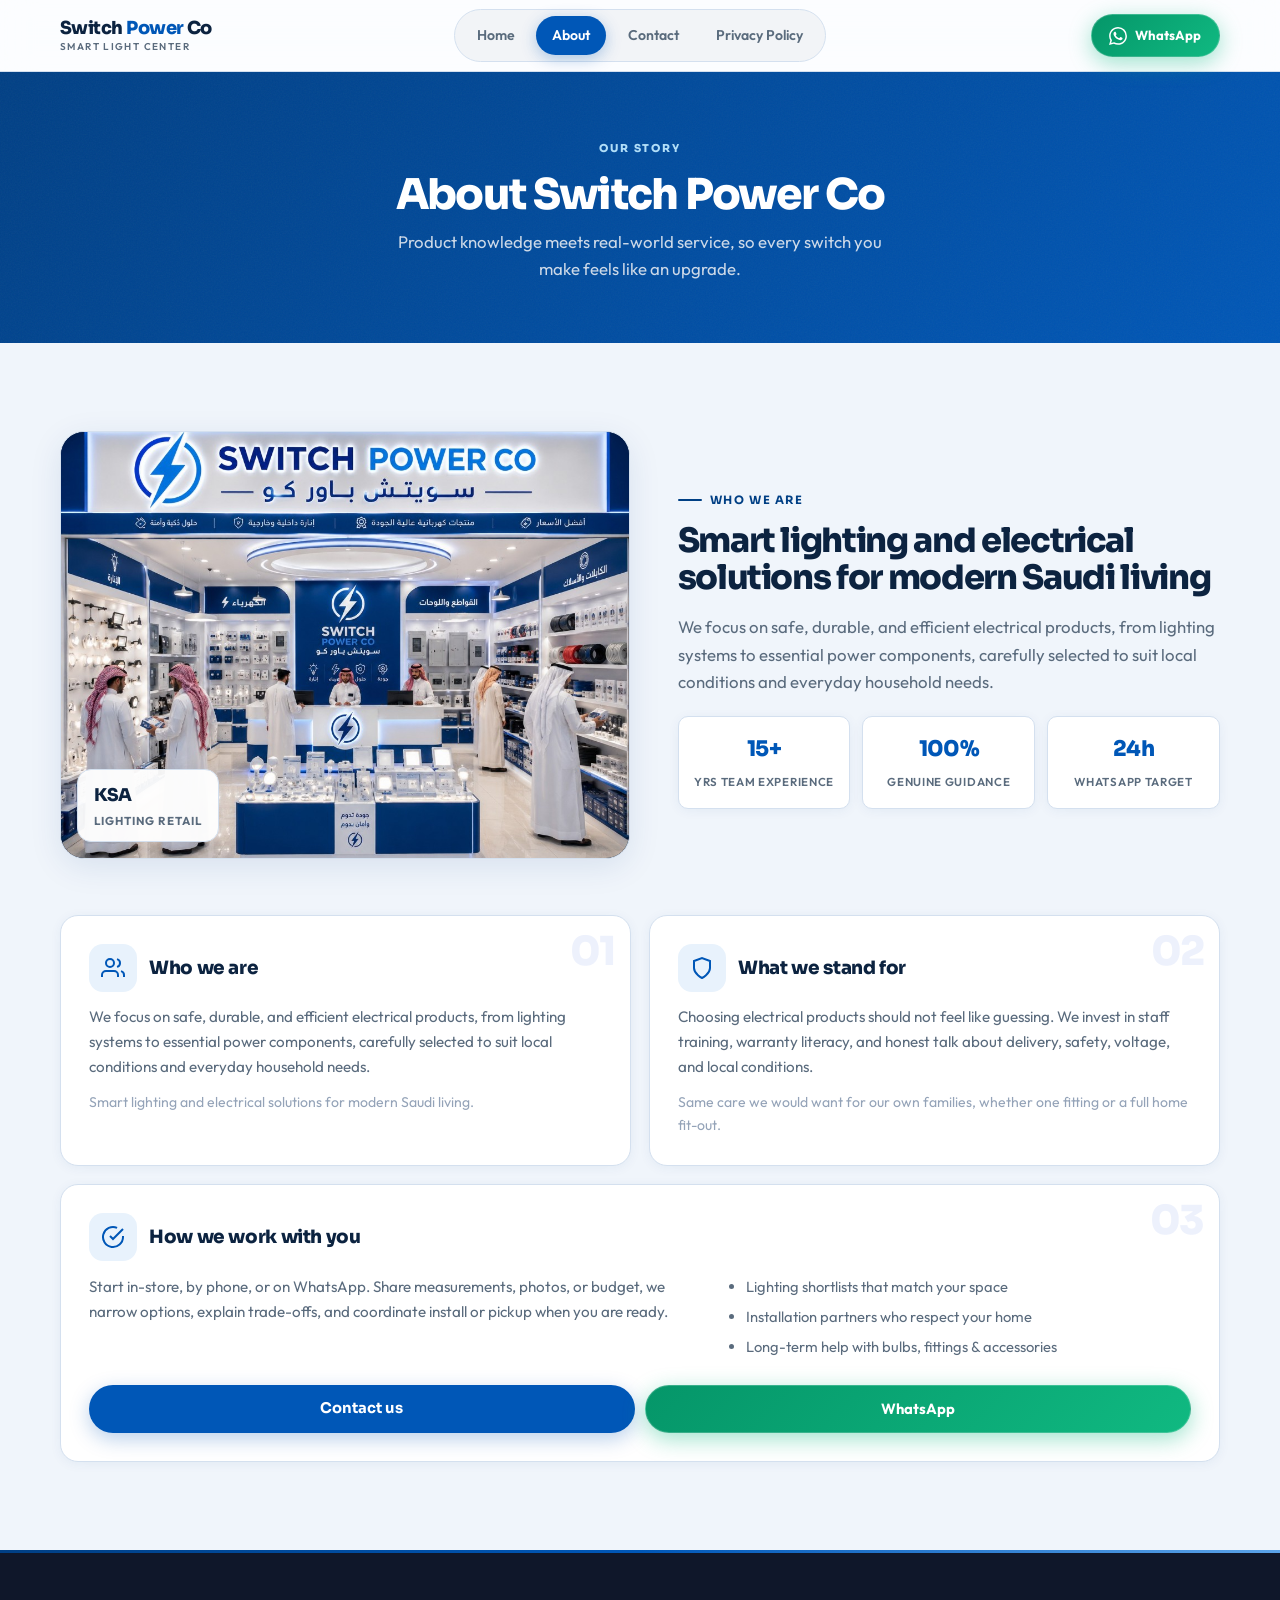
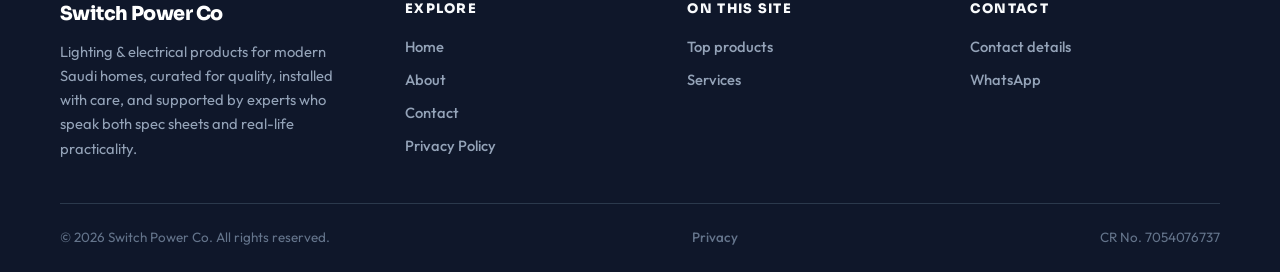
==== about.html @ a1e844ed "Initial Switch Power website" ====
<!DOCTYPE html>
<html lang="en">
<head>
  <meta charset="UTF-8" />
  <meta name="viewport" content="width=device-width, initial-scale=1.0" />
  <meta name="description" content="Learn about Switch Power Co: our mission, team, and how we serve lighting and electrical customers in Saudi Arabia." />
  <title>About Us | Switch Power Co</title>
  <link rel="preconnect" href="https://fonts.googleapis.com" />
  <link rel="preconnect" href="https://fonts.gstatic.com" crossorigin />
  <link href="https://fonts.googleapis.com/css2?family=Outfit:wght@400;500;600;700&family=Sora:wght@500;600;700;800&display=swap" rel="stylesheet" />
  <link rel="stylesheet" href="css/styles.css" />
</head>
<body>
  <header class="site-header">
    <div class="container header-inner">
      <a class="logo" href="index.html">Switch <span>Power</span> Co<small>Smart Light Center</small></a>
      <nav class="nav-desktop" aria-label="Main">
        <a href="index.html">Home</a>
        <a href="about.html">About</a>
        <a href="contact.html">Contact</a>
        <a href="privacy.html">Privacy Policy</a>
      </nav>
      <div class="header-spacer">
        <a class="btn-whatsapp" href="#" data-whatsapp data-whatsapp-message="Hello Switch Power Co, I would like to get in touch.">
          <svg width="18" height="18" viewBox="0 0 24 24" fill="currentColor" aria-hidden="true"><path d="M17.472 14.382c-.297-.149-1.758-.867-2.03-.967-.273-.099-.471-.148-.67.15-.197.297-.767.966-.94 1.164-.173.199-.347.223-.644.075-.297-.15-1.255-.463-2.39-1.475-.883-.788-1.48-1.761-1.653-2.059-.173-.297-.018-.458.13-.606.134-.133.298-.347.446-.52.149-.174.198-.298.298-.497.099-.198.05-.371-.025-.52-.075-.149-.669-1.612-.916-2.207-.242-.579-.487-.5-.669-.51-.173-.008-.371-.01-.57-.01-.198 0-.52.074-.792.372-.272.297-1.04 1.016-1.04 2.479 0 1.462 1.065 2.875 1.213 3.074.149.198 2.096 3.2 5.077 4.487.709.306 1.262.489 1.694.625.712.227 1.36.195 1.871.118.571-.085 1.758-.719 2.006-1.413.248-.694.248-1.289.173-1.413-.074-.124-.272-.198-.57-.347m-5.421 7.403h-.004a9.87 9.87 0 01-5.031-1.378l-.361-.214-3.741.982.998-3.648-.235-.374a9.86 9.86 0 01-1.51-5.26c.001-5.45 4.436-9.884 9.888-9.884 2.64 0 5.117 1.03 6.988 2.898a9.825 9.825 0 012.893 6.994c-.003 5.45-4.435 9.884-9.885 9.884m8.413-18.297A11.815 11.815 0 0012.05 0C5.495 0 .16 5.335.157 11.892c0 2.096.547 4.142 1.588 5.945L.057 24l6.305-1.654a11.882 11.882 0 005.683 1.448h.005c6.554 0 11.89-5.335 11.893-11.893a11.821 11.821 0 00-3.48-8.413z"/></svg>
          WhatsApp
        </a>
      </div>
      <button class="menu-toggle" type="button" aria-label="Open menu" aria-expanded="false" aria-controls="mobile-nav">
        <span></span>
      </button>
    </div>
  </header>

  <div class="nav-overlay" id="nav-overlay"></div>
  <aside class="nav-sidebar" id="mobile-nav" aria-label="Mobile menu">
    <a class="logo" href="index.html">Switch <span>Power</span> Co</a>
    <nav>
      <a href="index.html">Home</a>
      <a href="about.html">About</a>
      <a href="contact.html">Contact</a>
      <a href="privacy.html">Privacy Policy</a>
    </nav>
    <a class="btn-whatsapp" href="#" data-whatsapp>WhatsApp us</a>
  </aside>

  <main>
    <div class="page-hero">
      <div class="container">
        <span class="page-hero__eyebrow">Our story</span>
        <h1>About Switch Power Co</h1>
        <p>Product knowledge meets real-world service, so every switch you make feels like an upgrade.</p>
      </div>
    </div>

    <section class="section about-page">
      <div class="container">
        <div class="about-page__intro">
          <div class="about-page__intro-visual">
            <img src="assets/images/shop.png" width="560" height="420" alt="Switch Power Co lighting showroom" loading="lazy" />
            <div class="about-page__intro-badge">
              <strong>KSA</strong>
              <span>Lighting retail</span>
            </div>
          </div>
          <div class="about-page__intro-copy">
            <span class="eyebrow eyebrow--dark">Who we are</span>
            <h2 class="about-page__intro-title">Smart lighting and electrical solutions for modern Saudi living</h2>
            <p>We focus on safe, durable, and efficient electrical products, from lighting systems to essential power components, carefully selected to suit local conditions and everyday household needs.</p>
            <div class="about-page__stats">
              <div class="about-page__stat"><strong>15+</strong><span>yrs team experience</span></div>
              <div class="about-page__stat"><strong>100%</strong><span>genuine guidance</span></div>
              <div class="about-page__stat"><strong>24h</strong><span>WhatsApp target</span></div>
            </div>
          </div>
        </div>

        <div class="about-page__bento">
          <article class="about-card">
            <span class="about-card__num">01</span>
            <div class="about-card__head">
              <div class="about-card__icon" aria-hidden="true">
                <svg width="24" height="24" viewBox="0 0 24 24" fill="none" stroke="currentColor" stroke-width="2"><path d="M17 21v-2a4 4 0 0 0-4-4H5a4 4 0 0 0-4 4v2"/><circle cx="9" cy="7" r="4"/><path d="M23 21v-2a4 4 0 0 0-3-3.87"/><path d="M16 3.13a4 4 0 0 1 0 7.75"/></svg>
              </div>
              <h2>Who we are</h2>
            </div>
            <p>We focus on safe, durable, and efficient electrical products, from lighting systems to essential power components, carefully selected to suit local conditions and everyday household needs.</p>
            <p class="about-card__muted">Smart lighting and electrical solutions for modern Saudi living.</p>
          </article>

          <article class="about-card">
            <span class="about-card__num">02</span>
            <div class="about-card__head">
              <div class="about-card__icon" aria-hidden="true">
                <svg width="24" height="24" viewBox="0 0 24 24" fill="none" stroke="currentColor" stroke-width="2"><path d="M12 22s8-4 8-10V5l-8-3-8 3v7c0 6 8 10 8 10z"/></svg>
              </div>
              <h2>What we stand for</h2>
            </div>
            <p>Choosing electrical products should not feel like guessing. We invest in staff training, warranty literacy, and honest talk about delivery, safety, voltage, and local conditions.</p>
            <p class="about-card__muted">Same care we would want for our own families, whether one fitting or a full home fit-out.</p>
          </article>

          <article class="about-card about-card--wide">
            <span class="about-card__num">03</span>
            <div class="about-card__head">
              <div class="about-card__icon" aria-hidden="true">
                <svg width="24" height="24" viewBox="0 0 24 24" fill="none" stroke="currentColor" stroke-width="2"><path d="M22 11.08V12a10 10 0 1 1-5.93-9.14"/><path d="M22 4L12 14.01l-3-3"/></svg>
              </div>
              <h2>How we work with you</h2>
            </div>
            <div class="about-card__split">
              <div>
                <p>Start in-store, by phone, or on WhatsApp. Share measurements, photos, or budget, we narrow options, explain trade-offs, and coordinate install or pickup when you are ready.</p>
              </div>
              <ul class="about-card__bullets">
                <li>Lighting shortlists that match your space</li>
                <li>Installation partners who respect your home</li>
                <li>Long-term help with bulbs, fittings &amp; accessories</li>
              </ul>
            </div>
            <div class="about-card__actions">
              <a class="btn-primary" href="contact.html">Contact us</a>
              <a class="btn-whatsapp" href="#" data-whatsapp data-whatsapp-message="Hello, I read your About page and have a question.">WhatsApp</a>
            </div>
          </article>
        </div>
      </div>
    </section>
  </main>

  <footer class="site-footer">
    <div class="container footer-grid">
      <div>
        <div class="footer-brand">Switch Power Co</div>
        <p style="margin: 0; max-width: 280px;">Lighting &amp; electrical products for modern Saudi homes, curated for quality, installed with care, and supported by experts who speak both spec sheets and real-life practicality.</p>
      </div>
      <div>
        <h4>Explore</h4>
        <ul>
          <li><a href="index.html">Home</a></li>
          <li><a href="about.html">About</a></li>
          <li><a href="contact.html">Contact</a></li>
          <li><a href="privacy.html">Privacy Policy</a></li>
        </ul>
      </div>
      <div>
        <h4>On this site</h4>
        <ul>
          <li><a href="index.html#products">Top products</a></li>
          <li><a href="index.html#services">Services</a></li>
        </ul>
      </div>
      <div>
        <h4>Contact</h4>
        <ul>
          <li><a href="contact.html">Contact details</a></li>
          <li><a href="#" data-whatsapp>WhatsApp</a></li>
        </ul>
      </div>
    </div>
    <div class="container footer-bottom">
      <span>&copy; <span id="y"></span> Switch Power Co. All rights reserved.</span>
      <span><a href="privacy.html" style="color: inherit;">Privacy</a></span>
      <span>CR No. 7054076737</span>
    </div>
  </footer>

  <script>document.getElementById("y").textContent = new Date().getFullYear();</script>
  <script src="js/main.js"></script>
</body>
</html>
---- css/styles.css ----
/* Switch Power Co: premium landing UI */
:root {
  --brand: #0057b7;
  --brand-dark: #003f84;
  --brand-light: #e8f2fc;
  --blue: #0057b7;
  --blue-soft: #b8d4f0;
  --navy: #0c2340;
  --midnight: #1a2b3d;
  --ink: #0f172a;
  --surface: #ffffff;
  --surface-2: #f0f5fb;
  --muted: #5a6b7d;
  --line: #d4e0ef;
  --font-display: "Sora", system-ui, sans-serif;
  --font-body: "Outfit", system-ui, sans-serif;
  --radius: 14px;
  --radius-sm: 10px;
  --header-h: 72px;
  --ease: ease;
  --shadow: 0 8px 32px rgba(0, 63, 132, 0.1);
  --shadow-soft: 0 2px 12px rgba(0, 63, 132, 0.06);
}

*,
*::before,
*::after {
  box-sizing: border-box;
}

html {
  scroll-behavior: smooth;
}

body {
  margin: 0;
  font-family: var(--font-body);
  font-size: 17px;
  line-height: 1.65;
  color: var(--midnight);
  background: var(--surface-2);
  overflow-x: hidden;
  -webkit-font-smoothing: antialiased;
}

img {
  max-width: 100%;
  height: auto;
  display: block;
}

a {
  color: var(--blue);
  text-decoration: none;
}

a:hover {
  text-decoration: underline;
}

.container {
  width: min(1160px, 92vw);
  margin-inline: auto;
}

/* Eyebrows & gradient text */
.eyebrow {
  display: inline-flex;
  align-items: center;
  gap: 0.5rem;
  font-family: var(--font-display);
  font-size: 0.72rem;
  font-weight: 700;
  letter-spacing: 0.14em;
  text-transform: uppercase;
  color: var(--brand);
  margin-bottom: 0.75rem;
}

.eyebrow::before {
  content: "";
  width: 24px;
  height: 2px;
  border-radius: 2px;
  background: var(--brand);
}

.eyebrow--dark {
  color: var(--brand-dark);
}

.eyebrow--dark::before {
  background: var(--brand-dark);
}

.text-gradient {
  color: #dbeafe;
}

.section-head .eyebrow {
  justify-content: center;
}

.section-head .eyebrow::before {
  display: none;
}

/* Header */
.site-header {
  position: sticky;
  top: 0;
  z-index: 100;
  height: var(--header-h);
  background: rgba(255, 255, 255, 0.78);
  backdrop-filter: blur(16px) saturate(1.4);
  border-bottom: 1px solid var(--line);
}

.header-inner {
  height: 100%;
  display: grid;
  grid-template-columns: 1fr auto 1fr;
  align-items: center;
  gap: 1rem;
}

.logo {
  font-family: var(--font-display);
  font-weight: 800;
  font-size: 1.12rem;
  letter-spacing: -0.03em;
  color: var(--navy);
  text-decoration: none;
  justify-self: start;
  line-height: 1.2;
  margin: 0;
}

.logo small {
  display: block;
  font-family: var(--font-body);
  font-size: 0.62rem;
  font-weight: 600;
  letter-spacing: 0.14em;
  text-transform: uppercase;
  color: var(--muted);
  margin-top: 2px;
}

.logo span {
  color: var(--brand);
}

.logo:hover {
  text-decoration: none;
  opacity: 0.92;
}

.nav-desktop {
  display: flex;
  align-items: center;
  gap: 0.35rem;
  justify-self: center;
  padding: 0.35rem;
  background: rgba(15, 39, 68, 0.04);
  border-radius: 999px;
  border: 1px solid var(--line);
}

.nav-desktop a {
  font-weight: 600;
  font-size: 0.88rem;
  color: var(--muted);
  text-decoration: none;
  padding: 0.5rem 1rem;
  border-radius: 999px;
  transition: color 0.2s var(--ease), background 0.2s var(--ease);
}

.nav-desktop a:hover {
  color: var(--navy);
  text-decoration: none;
  background: rgba(255, 255, 255, 0.85);
}

.nav-desktop a.is-active {
  color: #fff;
  background: var(--brand);
  box-shadow: 0 4px 16px rgba(0, 87, 183, 0.3);
}

.header-spacer {
  justify-self: end;
}

.btn-whatsapp {
  display: inline-flex;
  align-items: center;
  gap: 0.5rem;
  background: linear-gradient(135deg, #059669, #10b981);
  color: #fff !important;
  font-weight: 700;
  font-size: 0.82rem;
  padding: 0.58rem 1.1rem;
  border-radius: 999px;
  text-decoration: none;
  box-shadow: 0 6px 22px rgba(16, 185, 129, 0.4);
  border: 1px solid rgba(255, 255, 255, 0.2);
  transition: transform 0.25s var(--ease), box-shadow 0.25s var(--ease);
}

.btn-whatsapp:hover {
  text-decoration: none;
  transform: translateY(-2px);
  box-shadow: 0 12px 32px rgba(16, 185, 129, 0.45);
}

.btn-whatsapp svg {
  flex-shrink: 0;
}

/* Buttons */
.btn-primary {
  display: inline-flex;
  align-items: center;
  justify-content: center;
  gap: 0.5rem;
  font-family: var(--font-display);
  font-weight: 700;
  font-size: 0.95rem;
  padding: 0.95rem 1.6rem;
  border-radius: 999px;
  text-decoration: none;
  color: #fff !important;
  background: var(--brand);
  border: none;
  box-shadow: 0 6px 20px rgba(0, 87, 183, 0.28);
  transition: transform 0.2s var(--ease), box-shadow 0.2s var(--ease);
}

.btn-primary:hover {
  text-decoration: none;
  transform: translateY(-2px);
  box-shadow: 0 10px 28px rgba(0, 87, 183, 0.35);
}

.hero .btn-primary,
.cta-section .btn-primary {
  color: var(--navy) !important;
  background: #fff;
  box-shadow: 0 16px 50px rgba(0, 0, 0, 0.2);
}

.hero .btn-primary:hover,
.cta-section .btn-primary:hover {
  box-shadow: 0 22px 60px rgba(0, 0, 0, 0.28);
}

.btn-outline-light {
  display: inline-flex;
  align-items: center;
  justify-content: center;
  font-weight: 600;
  font-size: 0.95rem;
  padding: 0.95rem 1.5rem;
  border-radius: 999px;
  color: #fff !important;
  border: 1px solid rgba(255, 255, 255, 0.35);
  background: rgba(255, 255, 255, 0.06);
  backdrop-filter: blur(8px);
  text-decoration: none;
  transition: background 0.25s var(--ease), border-color 0.25s var(--ease);
}

.btn-outline-light:hover {
  text-decoration: none;
  background: rgba(255, 255, 255, 0.14);
  border-color: rgba(255, 255, 255, 0.65);
}

/* Mobile menu */
.menu-toggle {
  display: none;
  justify-self: end;
  width: 46px;
  height: 46px;
  border: 1px solid var(--line);
  background: linear-gradient(180deg, #fff, #f8fafc);
  border-radius: 14px;
  cursor: pointer;
  align-items: center;
  justify-content: center;
  padding: 0;
  box-shadow: var(--shadow-soft);
}

.menu-toggle span {
  display: block;
  width: 22px;
  height: 2px;
  background: var(--navy);
  border-radius: 2px;
  position: relative;
  transition: 0.25s var(--ease);
}

.menu-toggle span::before,
.menu-toggle span::after {
  content: "";
  position: absolute;
  left: 0;
  width: 22px;
  height: 2px;
  background: var(--navy);
  border-radius: 2px;
  transition: 0.25s var(--ease);
}

.menu-toggle span::before {
  top: -7px;
}

.menu-toggle span::after {
  top: 7px;
}

.menu-toggle[aria-expanded="true"] span {
  background: transparent;
}

.menu-toggle[aria-expanded="true"] span::before {
  top: 0;
  transform: rotate(45deg);
}

.menu-toggle[aria-expanded="true"] span::after {
  top: 0;
  transform: rotate(-45deg);
}

.nav-overlay {
  display: none;
  position: fixed;
  inset: 0;
  background: rgba(3, 7, 18, 0.55);
  z-index: 150;
  opacity: 0;
  pointer-events: none;
  transition: opacity 0.3s var(--ease);
  backdrop-filter: blur(4px);
}

.nav-overlay.is-open {
  opacity: 1;
  pointer-events: auto;
}

.nav-sidebar {
  position: fixed;
  top: 0;
  right: 0;
  width: min(320px, 90vw);
  height: 100vh;
  background: linear-gradient(165deg, #fff 0%, #f8fafc 100%);
  z-index: 200;
  padding: 1.5rem 1.35rem;
  box-shadow: -16px 0 60px rgba(3, 7, 18, 0.18);
  transform: translateX(100%);
  transition: transform 0.35s var(--ease);
  display: flex;
  flex-direction: column;
  gap: 1.5rem;
  border-left: 1px solid var(--line);
}

.nav-sidebar.is-open {
  transform: translateX(0);
}

.nav-sidebar .logo small {
  display: none;
}

.nav-sidebar nav {
  display: flex;
  flex-direction: column;
  gap: 0.15rem;
}

.nav-sidebar a {
  font-weight: 600;
  font-size: 1.05rem;
  color: var(--midnight);
  padding: 0.85rem 0;
  border-bottom: 1px solid var(--line);
  text-decoration: none;
}

.nav-sidebar a.is-active {
  color: var(--blue);
}

.nav-sidebar .btn-whatsapp {
  justify-content: center;
  margin-top: auto;
}

@media (max-width: 900px) {
  .header-inner {
    display: flex;
    align-items: center;
    justify-content: space-between;
    gap: 0.75rem;
  }

  .nav-desktop,
  .header-spacer .btn-whatsapp {
    display: none;
  }

  .menu-toggle {
    display: flex;
    flex-shrink: 0;
    align-self: center;
    margin: 0;
  }

  .logo {
    align-self: center;
    min-width: 0;
    margin: 0;
  }

  .nav-overlay {
    display: block;
  }
}

@media (min-width: 901px) {
  .nav-overlay,
  .nav-sidebar {
    display: none !important;
  }
}

/* Sections */
.section {
  padding: clamp(3.25rem, 7vw, 5.5rem) 0;
  position: relative;
}

.section-title {
  font-family: var(--font-display);
  font-size: clamp(1.85rem, 4.2vw, 2.55rem);
  font-weight: 800;
  letter-spacing: -0.04em;
  color: var(--navy);
  margin: 0 0 0.65rem;
  line-height: 1.12;
}

.section-lead {
  color: var(--muted);
  max-width: 560px;
  margin: 0 0 2rem;
  font-size: 1.05rem;
}

.section-head {
  text-align: center;
  margin-bottom: clamp(2rem, 4vw, 3rem);
}

.section-head .section-lead {
  margin-inline: auto;
  margin-bottom: 0;
}

/* Spotlight: full-bleed on small screens, rounded images, no tray */
.spotlight-section {
  background: transparent;
  border-bottom: 1px solid var(--line);
}

.spotlight-section .section-head {
  margin-bottom: 1.25rem;
}

.spotlight-shell {
  width: 100%;
  max-width: min(1040px, 92vw);
  margin-inline: auto;
}

@media (max-width: 720px) {
  .spotlight-shell {
    max-width: none;
    width: 100%;
    margin-inline: 0;
    padding-inline: clamp(0.85rem, 4.5vw, 1.35rem);
    box-sizing: border-box;
  }
}

.spotlight-carousel {
  position: relative;
  width: 100%;
  margin: 0 auto;
}

.spotlight-viewport {
  overflow: hidden;
  border-radius: calc(var(--radius) + 4px);
  border: none;
  background: transparent;
  box-shadow: none;
  touch-action: pan-y;
  box-sizing: border-box;
}

.spotlight-track {
  display: flex;
  flex-direction: row;
  flex-wrap: nowrap;
  align-items: stretch;
  transition: transform 0.5s var(--ease);
  will-change: transform;
}

/* figure.spotlight-slide: zero UA margins (keeps slide width aligned with transform) */
figure.spotlight-slide,
.spotlight-slide {
  display: block;
  margin: 0;
  padding: 0;
  flex: 0 0 auto;
  box-sizing: border-box;
  min-width: 0;
  overflow: hidden;
}

.spotlight-slide img {
  width: 100%;
  height: clamp(190px, 24vw, 260px);
  object-fit: fill;
  object-position: center;
  display: block;
  border-radius: calc(var(--radius) + 4px);
}

@media (max-width: 720px) {
  .spotlight-slide img {
    height: clamp(170px, 42vw, 220px);
    border-radius: var(--radius);
  }

  .spotlight-viewport {
    border-radius: var(--radius);
  }

  .spotlight-dots {
    margin-top: 0.85rem;
    padding-inline: 1rem;
  }
}

.spotlight-nav {
  position: absolute;
  top: 50%;
  transform: translateY(-50%);
  z-index: 2;
  width: 40px;
  height: 40px;
  border: 1px solid var(--line);
  border-radius: 50%;
  background: rgba(255, 255, 255, 0.96);
  color: var(--brand);
  cursor: pointer;
  display: grid;
  place-items: center;
  box-shadow: var(--shadow-soft);
}

.spotlight-nav:hover {
  background: var(--brand);
  color: #fff;
}

.spotlight-nav--prev {
  left: 0.5rem;
}

.spotlight-nav--next {
  right: 0.5rem;
}

@media (max-width: 640px) {
  .spotlight-nav {
    display: none;
  }
}

.spotlight-dots {
  display: flex;
  justify-content: center;
  gap: 0.5rem;
  margin-top: 1rem;
}

.spotlight-dot {
  width: 10px;
  height: 10px;
  border-radius: 50%;
  border: none;
  padding: 0;
  background: #c5d7eb;
  cursor: pointer;
  transition: background 0.2s, transform 0.2s;
}

.spotlight-dot.is-active {
  background: var(--brand);
  transform: scale(1.2);
}

.spotlight-dot:focus-visible {
  outline: 2px solid var(--brand);
  outline-offset: 2px;
}

/* Hero */
.hero {
  position: relative;
  overflow: hidden;
  padding: clamp(3rem, 8vw, 5.5rem) 0 clamp(3rem, 8vw, 5rem);
  color: #fff;
  background: linear-gradient(165deg, var(--brand-dark) 0%, var(--brand) 60%, #1a6fd4 100%);
}

.hero::before {
  content: "";
  position: absolute;
  inset: 0;
  background: radial-gradient(ellipse 75% 55% at 90% 10%, rgba(255, 255, 255, 0.14), transparent 55%);
  pointer-events: none;
}

.hero__grid,
.hero::after,
.hero-orb,
.hero-card__shine {
  display: none !important;
}

.hero .container {
  position: relative;
  z-index: 1;
  display: grid;
  grid-template-columns: 1.05fr 0.95fr;
  gap: clamp(1.5rem, 4vw, 3rem);
  align-items: center;
}

.hero-badge-row {
  display: flex;
  flex-wrap: wrap;
  gap: 0.5rem;
  margin-bottom: 1rem;
}

.hero-badge {
  display: inline-flex;
  align-items: center;
  font-family: var(--font-display);
  font-size: 0.65rem;
  font-weight: 700;
  letter-spacing: 0.1em;
  text-transform: uppercase;
  padding: 0.4rem 0.85rem;
  border-radius: 999px;
  border: 1px solid rgba(255, 255, 255, 0.35);
  background: rgba(255, 255, 255, 0.12);
}

.hero-badge--alt {
  border-color: rgba(255, 255, 255, 0.45);
  background: rgba(255, 255, 255, 0.22);
}

.hero h1 {
  font-family: var(--font-display);
  font-size: clamp(2rem, 5vw, 3.15rem);
  font-weight: 800;
  line-height: 1.08;
  letter-spacing: -0.03em;
  margin: 0 0 1rem;
}

.hero p.hero-lead {
  font-size: 1.05rem;
  line-height: 1.65;
  color: rgba(255, 255, 255, 0.92);
  max-width: 38ch;
  margin: 0 0 1.5rem;
}

.hero-actions {
  display: flex;
  flex-wrap: wrap;
  gap: 0.75rem;
  margin-bottom: 0;
}

.hero-visual {
  position: relative;
  display: grid;
  place-items: center;
  min-height: 260px;
}

.hero-art {
  position: relative;
  width: min(100%, 440px);
  aspect-ratio: 6 / 5;
  max-height: 340px;
  isolation: isolate;
}

.hero-art__glow {
  position: absolute;
  inset: -8%;
  background: radial-gradient(ellipse 55% 50% at 50% 45%, rgba(255, 255, 255, 0.18), transparent 70%);
  animation: hero-glow-pulse 5s ease-in-out infinite;
  pointer-events: none;
}

@keyframes hero-glow-pulse {
  0%,
  100% {
    opacity: 0.55;
    transform: scale(0.98);
  }

  50% {
    opacity: 1;
    transform: scale(1.02);
  }
}

.hero-art__orb {
  position: absolute;
  border-radius: 50%;
  filter: blur(36px);
  pointer-events: none;
  mix-blend-mode: screen;
}

.hero-art__orb--1 {
  width: 45%;
  height: 42%;
  left: -5%;
  top: 15%;
  background: rgba(147, 197, 253, 0.45);
  animation: hero-orb-1 9s ease-in-out infinite;
}

.hero-art__orb--2 {
  width: 38%;
  height: 40%;
  right: -8%;
  bottom: 10%;
  background: rgba(96, 165, 250, 0.35);
  animation: hero-orb-2 11s ease-in-out infinite;
}

.hero-art__orb--3 {
  width: 50%;
  height: 35%;
  left: 22%;
  bottom: -5%;
  background: rgba(191, 219, 254, 0.25);
  animation: hero-orb-3 8s ease-in-out infinite;
}

@keyframes hero-orb-1 {
  0%,
  100% {
    transform: translate(0, 0) scale(1);
  }

  50% {
    transform: translate(12px, -10px) scale(1.06);
  }
}

@keyframes hero-orb-2 {
  0%,
  100% {
    transform: translate(0, 0) scale(1);
  }

  50% {
    transform: translate(-14px, 8px) scale(1.08);
  }
}

@keyframes hero-orb-3 {
  0%,
  100% {
    transform: translate(0, 0);
    opacity: 0.7;
  }

  50% {
    transform: translate(0, -12px);
    opacity: 1;
  }
}

.hero-art__ring {
  position: absolute;
  inset: 6%;
  border-radius: 50%;
  border: 1px solid rgba(255, 255, 255, 0.1);
  animation: hero-ring-spin 24s linear infinite;
  pointer-events: none;
}

@keyframes hero-ring-spin {
  to {
    transform: rotate(360deg);
  }
}

.hero-art__svg {
  position: relative;
  z-index: 2;
  width: 100%;
  height: 100%;
  display: block;
  filter: drop-shadow(0 4px 24px rgba(0, 0, 0, 0.12));
}

.hero-art__screen {
  animation: hero-screen-shimmer 4s ease-in-out infinite;
}

@keyframes hero-screen-shimmer {
  0%,
  100% {
    opacity: 0.75;
  }

  50% {
    opacity: 1;
  }
}

.hero-art__wave {
  stroke-dasharray: 12 8;
  animation: hero-dash-flow 14s linear infinite;
}

.hero-art__wave--2 {
  animation-duration: 18s;
  animation-direction: reverse;
}

@keyframes hero-dash-flow {
  to {
    stroke-dashoffset: -120;
  }
}

.hero-art__trace {
  animation: hero-dash-flow 12s linear infinite;
}

.hero-art__node {
  animation: hero-node-pulse 2.2s ease-in-out infinite;
}

.hero-art__node--b {
  animation-delay: 0.8s;
}

@keyframes hero-node-pulse {
  0%,
  100% {
    opacity: 0.45;
  }

  50% {
    opacity: 1;
  }
}

/* Floating background icons (hero + CTA) */
.bg-floaties {
  position: absolute;
  inset: 0;
  pointer-events: none;
  z-index: 0;
  color: #fff;
}

.bg-floaties--subtle {
  opacity: 0.5;
}

.bg-floaty {
  position: absolute;
  display: flex;
  align-items: center;
  justify-content: center;
  opacity: 0.32;
  animation: bg-float-drift 11s ease-in-out infinite;
}

.bg-floaty svg {
  display: block;
  filter: drop-shadow(0 2px 14px rgba(0, 0, 0, 0.18));
}

.bg-floaty--1 {
  left: 5%;
  top: 12%;
}

.bg-floaty--2 {
  right: 6%;
  top: 18%;
  animation-duration: 13s;
  animation-delay: -2s;
}

.bg-floaty--3 {
  left: 14%;
  bottom: 10%;
  animation-duration: 14s;
  animation-delay: -4s;
}

.bg-floaty--4 {
  right: 18%;
  bottom: 14%;
  animation-duration: 12s;
  animation-delay: -1s;
}

.bg-floaty--5 {
  left: 38%;
  top: 6%;
  animation-duration: 15s;
  animation-delay: -5s;
}

.bg-floaty--c1 {
  left: 8%;
  top: 18%;
}

.bg-floaty--c2 {
  right: 10%;
  top: 20%;
  animation-duration: 12s;
  animation-delay: -2.5s;
}

.bg-floaty--c3 {
  left: 16%;
  bottom: 16%;
  animation-duration: 11s;
}

.bg-floaty--c4 {
  right: 12%;
  bottom: 18%;
  animation-duration: 13s;
  animation-delay: -3s;
}

@keyframes bg-float-drift {
  0%,
  100% {
    transform: translate(0, 0) rotate(0deg);
  }

  50% {
    transform: translate(14px, -22px) rotate(9deg);
  }
}

@media (max-width: 900px) {
  .hero .container {
    grid-template-columns: 1fr;
    text-align: center;
  }

  .hero-badge-row {
    justify-content: center;
  }

  .hero p.hero-lead {
    margin-inline: auto;
  }

  .hero-actions {
    justify-content: center;
  }

  .hero-visual {
    min-height: 220px;
    margin-top: 0.5rem;
  }
}

/* About strip */
.about-strip {
  background: var(--surface);
  position: relative;
}

.about-strip::before {
  content: "";
  position: absolute;
  top: 0;
  left: 0;
  right: 0;
  height: 1px;
  background: linear-gradient(90deg, transparent, var(--line), transparent);
}

.about-strip .container {
  display: grid;
  grid-template-columns: 1fr 1fr;
  gap: clamp(2rem, 5vw, 3.5rem);
  align-items: center;
}

.about-strip__visual {
  position: relative;
}

.about-strip__frame {
  position: relative;
  border-radius: calc(var(--radius) + 8px);
  padding: 0.5rem;
  background: var(--brand-light);
  border: 1px solid var(--line);
  box-shadow: var(--shadow-soft);
}

.about-strip__frame::after {
  display: none;
}

.about-strip img {
  border-radius: var(--radius);
  width: 100%;
  aspect-ratio: 5/4;
  object-fit: cover;
  border: 1px solid var(--line);
}

.about-strip__content .section-title {
  margin-top: 0;
}

.about-checklist {
  list-style: none;
  padding: 0;
  margin: 0 0 1.75rem;
}

.about-checklist li {
  position: relative;
  padding-left: 1.75rem;
  margin-bottom: 0.75rem;
  color: var(--muted);
  font-weight: 500;
}

.about-checklist li::before {
  content: "";
  position: absolute;
  left: 0;
  top: 0.45rem;
  width: 10px;
  height: 10px;
  border-radius: 50%;
  background: var(--brand);
  box-shadow: 0 0 0 3px rgba(0, 87, 183, 0.12);
}

@media (max-width: 768px) {
  .about-strip .container {
    width: min(1160px, calc(100% - 1.5rem));
    max-width: calc(100vw - 1.25rem);
    grid-template-columns: 1fr;
  }

  .about-strip__visual {
    order: -1;
  }
}

/* Clients */
.clients-section {
  background: var(--surface-2);
  border-block: 1px solid var(--line);
  overflow: hidden;
}

.clients-marquee {
  mask-image: linear-gradient(90deg, transparent, #000 10%, #000 90%, transparent);
  -webkit-mask-image: linear-gradient(90deg, transparent, #000 10%, #000 90%, transparent);
  padding-bottom: 0.5rem;
}

.marquee-track {
  display: flex;
  gap: 0.65rem;
  width: max-content;
  animation: marquee 44s linear infinite;
}

.marquee-track:hover {
  animation-play-state: paused;
}

@keyframes marquee {
  0% {
    transform: translateX(0);
  }

  100% {
    transform: translateX(-50%);
  }
}

.client-logo {
  flex-shrink: 0;
  height: 78px;
  min-width: 230px;
  padding: 0 0.7rem;
  display: flex;
  align-items: center;
  justify-content: center;
  background: transparent;
  border: 0;
  border-radius: 0;
  box-shadow: none;
  transition: transform 0.25s var(--ease), border-color 0.25s var(--ease);
}

.client-logo img {
  display: block;
  max-height: 68px;
  width: auto;
  max-width: 220px;
  object-fit: contain;
  opacity: 1;
}

.client-logo:hover {
  transform: translateY(-2px);
}

/* Products */
.products-section {
  background: var(--surface);
  position: relative;
}

.products-section::before {
  content: "";
  position: absolute;
  top: 0;
  left: 0;
  right: 0;
  height: 320px;
  background: radial-gradient(ellipse 90% 80% at 50% 0%, rgba(29, 78, 216, 0.06), transparent);
  pointer-events: none;
}

.products-section .container {
  position: relative;
  z-index: 1;
}

.btn-marketplace {
  display: inline-flex;
  align-items: center;
  justify-content: center;
  margin-top: 1.1rem;
  padding: 0.78rem 1.25rem;
  border-radius: 999px;
  font-family: var(--font-display);
  font-size: 0.88rem;
  font-weight: 800;
  color: var(--brand-dark);
  background: #fff;
  border: 1px solid rgba(0, 87, 183, 0.22);
  box-shadow: var(--shadow-soft);
  text-decoration: none;
  transition: transform 0.2s var(--ease), border-color 0.2s var(--ease), box-shadow 0.2s var(--ease);
}

.btn-marketplace::before {
  content: "";
  width: 8px;
  height: 8px;
  margin-right: 0.55rem;
  border-radius: 50%;
  background: var(--brand);
  box-shadow: 0 0 0 4px rgba(0, 87, 183, 0.12);
}

.btn-marketplace:hover {
  transform: translateY(-2px);
  border-color: rgba(0, 87, 183, 0.38);
  box-shadow: var(--shadow);
  text-decoration: none;
}

.products-grid {
  display: grid;
  grid-template-columns: repeat(3, 1fr);
  gap: 1.35rem;
}

.product-card {
  position: relative;
  border-radius: calc(var(--radius) + 4px);
  overflow: hidden;
  background: linear-gradient(180deg, #fff, #f8fafc);
  border: 1px solid var(--line);
  box-shadow: var(--shadow-soft);
  transition: transform 0.35s var(--ease), box-shadow 0.35s var(--ease), border-color 0.35s var(--ease);
}

.product-card::before {
  content: "";
  position: absolute;
  inset: 0;
  border-radius: inherit;
  padding: 1px;
  background: linear-gradient(135deg, rgba(0, 87, 183, 0.35), rgba(0, 87, 183, 0.08), transparent 60%);
  -webkit-mask: linear-gradient(#fff 0 0) content-box, linear-gradient(#fff 0 0);
  mask: linear-gradient(#fff 0 0) content-box, linear-gradient(#fff 0 0);
  -webkit-mask-composite: xor;
  mask-composite: exclude;
  opacity: 0;
  transition: opacity 0.25s var(--ease);
  pointer-events: none;
  z-index: 2;
}

.product-card:hover {
  transform: translateY(-4px);
  box-shadow: var(--shadow-soft);
  border-color: rgba(0, 87, 183, 0.22);
}

.product-card:hover::before {
  opacity: 1;
}

.product-card .thumb {
  position: relative;
  aspect-ratio: 1 / 1;
  overflow: hidden;
  background: linear-gradient(145deg, #0f172a, #1e293b);
}

.product-card .thumb img {
  width: 100%;
  height: 100%;
  object-fit: cover;
  object-position: center;
  transition: transform 0.6s var(--ease);
}

.product-card:hover .thumb img {
  transform: scale(1.06);
}

.product-card .product-pill {
  position: absolute;
  top: 0.75rem;
  left: 0.75rem;
  z-index: 1;
  font-family: var(--font-display);
  font-size: 0.62rem;
  font-weight: 800;
  letter-spacing: 0.1em;
  text-transform: uppercase;
  padding: 0.35rem 0.6rem;
  border-radius: 8px;
  color: #fff;
  background: rgba(3, 7, 18, 0.55);
  border: 1px solid rgba(255, 255, 255, 0.15);
  backdrop-filter: blur(6px);
}

.product-card .body {
  padding: 1.15rem 1.2rem 1.35rem;
}

.product-card h3 {
  font-family: var(--font-display);
  font-size: 1.08rem;
  font-weight: 700;
  letter-spacing: -0.02em;
  margin: 0 0 0.35rem;
  color: var(--navy);
}

.product-card .product-note {
  margin: 0 0 1rem;
  font-size: 0.82rem;
  color: var(--muted);
  font-weight: 500;
}

.product-card .btn-contact-product {
  display: flex;
  width: 100%;
  justify-content: center;
  align-items: center;
  gap: 0.45rem;
  padding: 0.72rem 1rem;
  font-family: var(--font-display);
  font-weight: 700;
  font-size: 0.82rem;
  letter-spacing: 0.02em;
  border-radius: 12px;
  text-decoration: none;
  color: #fff !important;
  background: linear-gradient(135deg, #059669, #10b981);
  border: 1px solid rgba(255, 255, 255, 0.2);
  box-shadow: 0 8px 24px rgba(16, 185, 129, 0.3);
  transition: transform 0.25s var(--ease), box-shadow 0.25s var(--ease);
}

.product-card .btn-contact-product:hover {
  text-decoration: none;
  transform: translateY(-1px);
  box-shadow: 0 12px 28px rgba(16, 185, 129, 0.4);
}

@media (max-width: 900px) {
  .products-grid {
    grid-template-columns: 1fr;
  }
}

/* Services: clean blue band */
.services-section {
  background: var(--brand-light);
  border-block: 1px solid var(--line);
}

.services-section::before {
  display: none;
}

.services-section .section-title {
  color: var(--navy);
}

.services-section .section-lead {
  color: var(--muted);
}

.services-section .eyebrow {
  color: var(--brand-dark);
}

.services-grid {
  display: grid;
  grid-template-columns: repeat(2, 1fr);
  gap: 1rem;
}

.service-card {
  padding: 1.35rem 1.25rem;
  border-radius: var(--radius);
  background: var(--surface);
  border: 1px solid var(--line);
  box-shadow: var(--shadow-soft);
  transition: border-color 0.2s var(--ease), box-shadow 0.2s var(--ease);
}

.service-card:hover {
  border-color: rgba(0, 87, 183, 0.35);
  box-shadow: var(--shadow);
}

.service-card .service-icon {
  width: 48px;
  height: 48px;
  border-radius: 12px;
  display: grid;
  place-items: center;
  margin-bottom: 0.85rem;
  background: var(--brand-light);
  border: 1px solid rgba(0, 87, 183, 0.15);
  color: var(--brand);
}

.service-card .service-icon svg {
  width: 24px;
  height: 24px;
}

.service-card h3 {
  font-family: var(--font-display);
  font-size: 1.05rem;
  font-weight: 700;
  letter-spacing: -0.02em;
  margin: 0 0 0.45rem;
  color: var(--navy);
}

.service-card p {
  margin: 0;
  font-size: 0.92rem;
  line-height: 1.6;
  color: var(--muted);
}

@media (max-width: 640px) {
  .services-grid {
    grid-template-columns: 1fr;
  }
}

/* Contact strip (home): visual hub */
.contact-strip {
  background: linear-gradient(180deg, var(--surface) 0%, #eef2f7 55%, var(--surface-2) 100%);
  border-block: 1px solid var(--line);
}

.touch-head {
  margin-bottom: clamp(1.75rem, 4vw, 2.5rem);
}

.touch-head .section-lead {
  margin-bottom: 0;
}

.touch-layout {
  display: grid;
  grid-template-columns: minmax(0, 1fr) minmax(272px, 360px);
  gap: clamp(1.25rem, 3vw, 2rem);
  align-items: stretch;
}

.touch-main {
  display: flex;
  flex-direction: column;
  gap: 1.15rem;
  min-width: 0;
}

.touch-map {
  position: relative;
  border-radius: calc(var(--radius) + 6px);
  overflow: hidden;
  border: 1px solid var(--line);
  box-shadow: var(--shadow-soft);
  background: var(--navy);
}

.touch-map img {
  width: 100%;
  height: auto;
  aspect-ratio: 21 / 9;
  object-fit: cover;
  display: block;
  min-height: 160px;
}

.touch-map__pin {
  position: absolute;
  bottom: 1rem;
  left: 50%;
  transform: translateX(-50%);
  display: inline-flex;
  align-items: center;
  gap: 0.45rem;
  padding: 0.45rem 1rem;
  background: rgba(255, 255, 255, 0.96);
  border-radius: 999px;
  font-family: var(--font-display);
  font-size: 0.78rem;
  font-weight: 800;
  letter-spacing: 0.04em;
  color: var(--navy);
  box-shadow: var(--shadow-soft);
}

.touch-map__pin svg {
  flex-shrink: 0;
  color: var(--brand);
}

.touch-grid {
  display: grid;
  grid-template-columns: repeat(2, minmax(0, 1fr));
  gap: 1rem;
}

.touch-tile {
  padding: 1.2rem 1.15rem;
  border-radius: var(--radius);
  background: var(--surface);
  border: 1px solid var(--line);
  box-shadow: var(--shadow-soft);
  display: flex;
  flex-direction: column;
  align-items: flex-start;
  gap: 0.4rem;
  min-height: 100%;
  transition: border-color 0.25s var(--ease), transform 0.25s var(--ease), box-shadow 0.25s var(--ease);
}

.touch-tile:hover {
  border-color: rgba(0, 87, 183, 0.28);
  transform: translateY(-2px);
  box-shadow: var(--shadow-soft);
}

.touch-tile--accent {
  background: var(--brand-light);
  border-color: rgba(0, 87, 183, 0.25);
}

.touch-tile__icon {
  width: 44px;
  height: 44px;
  border-radius: 12px;
  display: grid;
  place-items: center;
  background: var(--brand-light);
  color: var(--brand);
  flex-shrink: 0;
}

.touch-tile--accent .touch-tile__icon {
  background: rgba(0, 87, 183, 0.12);
  color: var(--brand-dark);
}

.touch-tile h3 {
  margin: 0;
  font-family: var(--font-display);
  font-size: 0.98rem;
  font-weight: 800;
  letter-spacing: -0.02em;
  color: var(--navy);
}

.touch-tile p {
  margin: 0;
  font-size: 0.88rem;
  color: var(--muted);
  line-height: 1.55;
  flex: 1;
}

.touch-tile__hint {
  font-size: 0.78rem;
  color: #94a3b8;
}

.touch-tile__link {
  margin-top: 0.25rem;
  font-weight: 700;
  font-size: 0.82rem;
  color: var(--brand);
  text-decoration: none;
}

.touch-tile__link:hover {
  text-decoration: underline;
}

.touch-aside {
  position: relative;
  padding: clamp(1.35rem, 3vw, 1.85rem);
  border-radius: var(--radius);
  background: var(--surface);
  border: 2px solid rgba(0, 87, 183, 0.2);
  box-shadow: var(--shadow-soft);
  display: flex;
  flex-direction: column;
  align-items: stretch;
  min-height: 0;
}

.touch-aside__inner {
  display: flex;
  flex-direction: column;
  justify-content: center;
  align-items: stretch;
  text-align: center;
  flex: 1;
  gap: 0.45rem;
}

.touch-aside__inner .touch-aside__label,
.touch-aside__inner .touch-aside__title,
.touch-aside__inner .touch-aside__text {
  margin-left: auto;
  margin-right: auto;
}

.touch-aside__inner .touch-aside__text {
  max-width: 22rem;
}

.touch-aside__glow {
  display: none;
}

.touch-aside__label {
  margin: 0 0 0.15rem;
  font-family: var(--font-display);
  font-size: 0.65rem;
  font-weight: 800;
  letter-spacing: 0.14em;
  text-transform: uppercase;
  color: var(--brand);
}

.touch-aside__title {
  margin: 0 0 0.35rem;
  font-family: var(--font-display);
  font-size: clamp(1.5rem, 4vw, 2.05rem);
  font-weight: 800;
  letter-spacing: -0.02em;
  color: var(--navy);
  line-height: 1.12;
}

.touch-aside__text {
  margin: 0 0 0.65rem;
  font-size: 0.95rem;
  color: var(--muted);
  line-height: 1.55;
}

.touch-aside__list {
  margin: 0 0 0.85rem;
  padding: 0;
  list-style: none;
  display: flex;
  flex-direction: column;
  gap: 0.35rem;
  align-items: center;
}

.touch-aside__list li {
  display: flex;
  align-items: center;
  justify-content: center;
  gap: 0.5rem;
  font-size: 0.84rem;
  font-weight: 600;
  color: var(--navy);
}

.touch-aside__list li::before {
  content: "";
  width: 6px;
  height: 6px;
  border-radius: 50%;
  background: var(--brand);
  flex-shrink: 0;
}

.btn-whatsapp--block {
  width: 100%;
  justify-content: center;
  position: relative;
  padding: 0.95rem 1.25rem;
  font-size: 1rem;
}

.touch-aside__secondary {
  margin-top: 0.65rem;
  text-align: center;
  font-weight: 700;
  font-size: 0.85rem;
  color: var(--brand);
  text-decoration: none;
}

.touch-aside__secondary:hover {
  color: var(--brand-dark);
  text-decoration: underline;
}

@media (max-width: 900px) {
  .touch-layout {
    grid-template-columns: 1fr;
  }

  .touch-aside {
    order: -1;
  }
}

@media (max-width: 520px) {
  .touch-grid {
    grid-template-columns: 1fr;
  }
}

/* CTA */
.cta-section {
  position: relative;
  overflow: hidden;
  padding: clamp(3rem, 6vw, 4.25rem) 0;
  text-align: center;
  color: #fff;
  background: linear-gradient(135deg, var(--brand-dark) 0%, var(--brand) 100%);
}

.cta-section::before {
  display: none;
}

.cta-section .container {
  position: relative;
  z-index: 1;
}

.cta-vision-logo {
  display: inline-flex;
  align-items: center;
  justify-content: center;
  margin: 0 auto 1.5rem;
  padding: 0.85rem 1.25rem;
  border-radius: 20px;
  background: linear-gradient(135deg, rgba(255, 255, 255, 0.96), rgba(232, 242, 252, 0.92));
  border: 1px solid rgba(255, 255, 255, 0.72);
  box-shadow: 0 14px 36px rgba(0, 35, 82, 0.2), inset 0 1px 0 rgba(255, 255, 255, 0.85);
}

.cta-vision-logo img {
  width: min(240px, 58vw);
  height: auto;
  max-height: 78px;
  object-fit: contain;
}

.cta-section h2 {
  font-family: var(--font-display);
  font-size: clamp(1.75rem, 4vw, 2.45rem);
  font-weight: 800;
  letter-spacing: -0.04em;
  margin: 0 0 0.75rem;
  line-height: 1.15;
}

.cta-section p {
  margin: 0 auto 1.65rem;
  max-width: 460px;
  font-size: 1.05rem;
  color: rgba(241, 245, 249, 0.92);
}

/* Footer */
.site-footer {
  position: relative;
  background: var(--ink);
  color: #94a3b8;
  padding: 3rem 0 1.5rem;
  font-size: 0.92rem;
}

.site-footer::before {
  content: "";
  position: absolute;
  top: 0;
  left: 0;
  right: 0;
  height: 3px;
  background: linear-gradient(90deg, var(--brand-dark), var(--brand), #5ba3e8);
}

.footer-grid {
  display: grid;
  grid-template-columns: 1.25fr repeat(3, 1fr);
  gap: 2rem;
  margin-bottom: 2.25rem;
}

.site-footer h4 {
  color: #f8fafc;
  font-family: var(--font-display);
  font-size: 0.82rem;
  font-weight: 800;
  letter-spacing: 0.1em;
  text-transform: uppercase;
  margin: 0 0 1rem;
}

.site-footer ul {
  list-style: none;
  padding: 0;
  margin: 0;
}

.site-footer li {
  margin-bottom: 0.55rem;
}

.site-footer a {
  color: #94a3b8;
  text-decoration: none;
  font-weight: 500;
  transition: color 0.2s;
}

.site-footer a:hover {
  color: #93c5fd;
}

.footer-brand {
  font-family: var(--font-display);
  font-weight: 800;
  font-size: 1.2rem;
  letter-spacing: -0.03em;
  color: #fff;
  margin-bottom: 0.65rem;
}

.footer-bottom {
  border-top: 1px solid rgba(51, 65, 85, 0.8);
  padding-top: 1.35rem;
  display: flex;
  flex-wrap: wrap;
  justify-content: space-between;
  gap: 0.85rem;
  font-size: 0.84rem;
  color: #64748b;
}

@media (max-width: 900px) {
  .footer-grid {
    grid-template-columns: 1fr 1fr;
  }
}

@media (max-width: 520px) {
  .footer-grid {
    grid-template-columns: 1fr;
  }
}

/* Inner pages */
.page-hero {
  position: relative;
  color: #fff;
  padding: clamp(2.5rem, 6vw, 3.75rem) 0;
  text-align: center;
  background: linear-gradient(135deg, var(--brand-dark) 0%, var(--brand) 100%);
  overflow: hidden;
}

.page-hero::after {
  content: "";
  position: absolute;
  inset: 0;
  background-image: url("data:image/svg+xml,%3Csvg viewBox='0 0 256 256' xmlns='http://www.w3.org/2000/svg'%3E%3Cfilter id='n'%3E%3CfeTurbulence type='fractalNoise' baseFrequency='0.75' numOctaves='3' stitchTiles='stitch'/%3E%3C/filter%3E%3Crect width='100%25' height='100%25' filter='url(%23n)' opacity='0.05'/%3E%3C/svg%3E");
  z-index: 0;
  pointer-events: none;
}

.page-hero .container {
  position: relative;
  z-index: 1;
}

.page-hero__eyebrow {
  display: inline-block;
  margin-bottom: 0.85rem;
  font-family: var(--font-display);
  font-size: 0.68rem;
  font-weight: 800;
  letter-spacing: 0.18em;
  text-transform: uppercase;
  color: rgba(186, 230, 253, 0.95);
}

.page-hero h1 {
  font-family: var(--font-display);
  font-size: clamp(1.95rem, 4.5vw, 2.65rem);
  font-weight: 800;
  margin: 0 0 0.6rem;
  letter-spacing: -0.04em;
  line-height: 1.1;
}

.page-hero p {
  margin: 0;
  max-width: 520px;
  margin-inline: auto;
  font-size: 1.05rem;
  color: rgba(226, 232, 240, 0.9);
}

/* About page layout */
.about-page {
  background: var(--surface-2);
}

.about-page__intro {
  display: grid;
  grid-template-columns: minmax(0, 1.05fr) minmax(0, 1fr);
  gap: clamp(1.5rem, 4vw, 3rem);
  align-items: center;
  margin-bottom: clamp(2.5rem, 5vw, 3.5rem);
}

.about-page__intro-visual {
  position: relative;
  border-radius: calc(var(--radius) + 10px);
  overflow: hidden;
  border: 1px solid var(--line);
  box-shadow: var(--shadow);
  background: var(--navy);
}

.about-page__intro-visual img {
  width: 100%;
  aspect-ratio: 4/3;
  object-fit: cover;
  display: block;
}

.about-page__intro-badge {
  position: absolute;
  left: 1rem;
  bottom: 1rem;
  padding: 0.65rem 1rem;
  border-radius: 14px;
  background: rgba(255, 255, 255, 0.95);
  border: 1px solid var(--line);
  box-shadow: var(--shadow-soft);
  display: flex;
  flex-direction: column;
  gap: 0.1rem;
}

.about-page__intro-badge strong {
  font-family: var(--font-display);
  font-size: 1.1rem;
  font-weight: 800;
  color: var(--navy);
  letter-spacing: -0.02em;
}

.about-page__intro-badge span {
  font-size: 0.72rem;
  font-weight: 700;
  text-transform: uppercase;
  letter-spacing: 0.08em;
  color: var(--muted);
}

.about-page__intro-title {
  font-family: var(--font-display);
  font-size: clamp(1.65rem, 3.5vw, 2.1rem);
  font-weight: 800;
  letter-spacing: -0.04em;
  color: var(--navy);
  margin: 0 0 1rem;
  line-height: 1.12;
}

.about-page__intro-copy p {
  margin: 0 0 1.25rem;
  font-size: 1.05rem;
  color: var(--muted);
  line-height: 1.65;
}

.about-page__stats {
  display: grid;
  grid-template-columns: repeat(3, 1fr);
  gap: 0.75rem;
}

.about-page__stat {
  padding: 0.85rem 0.75rem;
  text-align: center;
  border-radius: var(--radius-sm);
  background: var(--surface);
  border: 1px solid var(--line);
  box-shadow: var(--shadow-soft);
}

.about-page__stat strong {
  display: block;
  font-family: var(--font-display);
  font-size: 1.35rem;
  font-weight: 800;
  color: var(--brand);
  letter-spacing: -0.03em;
}

.about-page__stat span {
  font-size: 0.72rem;
  font-weight: 600;
  text-transform: uppercase;
  letter-spacing: 0.06em;
  color: var(--muted);
}

.about-page__bento {
  display: grid;
  grid-template-columns: repeat(2, minmax(0, 1fr));
  gap: 1.15rem;
}

.about-card {
  position: relative;
  padding: clamp(1.35rem, 2.5vw, 1.75rem);
  border-radius: calc(var(--radius) + 4px);
  background: var(--surface);
  border: 1px solid var(--line);
  box-shadow: var(--shadow-soft);
  overflow: hidden;
}

.about-card__num {
  position: absolute;
  top: 1rem;
  right: 1rem;
  font-family: var(--font-display);
  font-size: 2.5rem;
  font-weight: 800;
  line-height: 1;
  color: rgba(29, 78, 216, 0.08);
  letter-spacing: -0.05em;
  pointer-events: none;
}

.about-card__head {
  display: flex;
  align-items: center;
  gap: 0.75rem;
  margin-bottom: 0.85rem;
}

.about-card__icon {
  width: 48px;
  height: 48px;
  border-radius: 14px;
  display: grid;
  place-items: center;
  background: var(--brand-light);
  color: var(--brand);
  flex-shrink: 0;
}

.about-card h2 {
  margin: 0;
  font-family: var(--font-display);
  font-size: 1.15rem;
  font-weight: 800;
  letter-spacing: -0.02em;
  color: var(--navy);
}

.about-card p {
  margin: 0 0 0.75rem;
  font-size: 0.95rem;
  color: var(--muted);
  line-height: 1.62;
}

.about-card p:last-child {
  margin-bottom: 0;
}

.about-card__muted {
  font-size: 0.88rem !important;
  color: #94a3b8 !important;
}

.about-card--wide {
  grid-column: 1 / -1;
}

.about-card__split {
  display: grid;
  grid-template-columns: minmax(0, 1.2fr) minmax(0, 0.9fr);
  gap: 1.25rem;
  align-items: start;
  margin-bottom: 1.25rem;
}

.about-card__bullets {
  margin: 0;
  padding-left: 1.15rem;
  color: var(--muted);
  font-size: 0.92rem;
  line-height: 1.65;
}

.about-card__bullets li {
  margin-bottom: 0.35rem;
}

.about-card__actions {
  display: flex;
  flex-wrap: wrap;
  gap: 0.65rem;
  align-items: stretch;
}

.about-card__actions .btn-primary,
.about-card__actions .btn-whatsapp {
  flex: 1 1 200px;
  min-height: 3rem;
  justify-content: center;
  align-items: center;
  padding: 0.88rem 1.35rem;
  font-size: 0.92rem;
  line-height: 1.2;
}

@media (max-width: 900px) {
  .about-page__intro {
    grid-template-columns: 1fr;
  }

  .about-page__intro-visual {
    order: -1;
  }

  .about-page__bento {
    grid-template-columns: 1fr;
  }

  .about-card--wide {
    grid-column: auto;
  }

  .about-card__split {
    grid-template-columns: 1fr;
  }
}

@media (max-width: 520px) {
  .about-page__stats {
    grid-template-columns: 1fr;
  }
}

/* Contact page layout */
.contact-page {
  background: var(--surface-2);
}

.contact-hub {
  display: grid;
  grid-template-columns: minmax(0, 380px) minmax(0, 1fr);
  gap: clamp(1.15rem, 2.5vw, 1.75rem);
  align-items: stretch;
  margin-bottom: clamp(1.5rem, 3vw, 2rem);
}

.contact-hub__hero {
  border-radius: calc(var(--radius) + 8px);
  overflow: hidden;
  background: linear-gradient(165deg, var(--brand-dark) 0%, var(--brand) 100%);
  border: 1px solid rgba(255, 255, 255, 0.15);
  box-shadow: var(--shadow-soft);
}

.contact-hub__hero-inner {
  position: relative;
  height: 100%;
  padding: clamp(1.5rem, 3vw, 2rem);
  display: flex;
  flex-direction: column;
  color: #fff;
}

.contact-hub__hero-inner::before {
  content: "";
  position: absolute;
  inset: 0;
  background: radial-gradient(circle at 80% 20%, rgba(255, 255, 255, 0.2), transparent 50%);
  pointer-events: none;
}

.contact-hub__tag {
  position: relative;
  display: inline-block;
  margin-bottom: 0.65rem;
  font-size: 0.65rem;
  font-weight: 800;
  letter-spacing: 0.14em;
  text-transform: uppercase;
  color: rgba(255, 255, 255, 0.85);
}

.contact-hub__hero h2 {
  position: relative;
  margin: 0 0 0.65rem;
  font-family: var(--font-display);
  font-size: clamp(1.5rem, 3vw, 1.85rem);
  font-weight: 800;
  letter-spacing: -0.03em;
}

.contact-hub__hero p {
  position: relative;
  margin: 0 0 1.15rem;
  font-size: 0.95rem;
  line-height: 1.6;
  color: rgba(255, 255, 255, 0.9);
}

.contact-hub__tiles {
  display: grid;
  grid-template-columns: repeat(2, minmax(0, 1fr));
  gap: 1rem;
}

.contact-tile {
  padding: 1.2rem 1.1rem;
  border-radius: var(--radius);
  background: var(--surface);
  border: 1px solid var(--line);
  box-shadow: var(--shadow-soft);
  display: flex;
  flex-direction: column;
  gap: 0.35rem;
  min-height: 100%;
  transition: border-color 0.25s var(--ease), transform 0.25s var(--ease);
}

.contact-tile:hover {
  border-color: rgba(0, 87, 183, 0.25);
  transform: translateY(-2px);
}

.contact-tile__icon {
  width: 42px;
  height: 42px;
  border-radius: 12px;
  display: grid;
  place-items: center;
  background: var(--brand-light);
  color: var(--brand);
  margin-bottom: 0.15rem;
}

.contact-tile h3 {
  margin: 0;
  font-family: var(--font-display);
  font-size: 0.82rem;
  font-weight: 800;
  letter-spacing: 0.08em;
  text-transform: uppercase;
  color: var(--navy);
}

.contact-tile__value {
  margin: 0;
  font-family: var(--font-display);
  font-size: 1.02rem;
  font-weight: 700;
  letter-spacing: -0.02em;
  color: var(--navy);
  line-height: 1.35;
  word-break: break-word;
}

.contact-tile__value a {
  color: inherit;
  text-decoration: none;
}

.contact-tile__value a:hover {
  color: var(--blue);
  text-decoration: underline;
}

.contact-tile__hint {
  margin: 0;
  margin-top: auto;
  padding-top: 0.5rem;
  font-size: 0.78rem;
  color: var(--muted);
  line-height: 1.45;
}

.contact-map {
  border-radius: calc(var(--radius) + 6px);
  overflow: hidden;
  border: 1px solid var(--line);
  box-shadow: var(--shadow-soft);
  background: var(--navy);
  margin-bottom: 1.25rem;
}

.contact-map img {
  width: 100%;
  height: auto;
  aspect-ratio: 1200 / 360;
  object-fit: cover;
  display: block;
  min-height: 200px;
}

@media (max-width: 900px) {
  .contact-hub {
    grid-template-columns: 1fr;
  }

  .contact-hub__tiles {
    grid-template-columns: 1fr;
  }
}

.content-block {
  background: var(--surface);
  border-radius: var(--radius);
  padding: clamp(1.5rem, 3vw, 2.1rem);
  border: 1px solid var(--line);
  margin-bottom: 1.35rem;
  box-shadow: var(--shadow-soft);
}

.content-block h2 {
  font-family: var(--font-display);
  font-size: 1.22rem;
  font-weight: 800;
  color: var(--navy);
  margin: 0 0 0.75rem;
  letter-spacing: -0.02em;
}

.content-block p:last-child {
  margin-bottom: 0;
}

.content-block code {
  font-family: ui-monospace, "Cascadia Code", monospace;
  font-size: 0.86em;
  background: var(--surface-2);
  padding: 0.15rem 0.45rem;
  border-radius: 8px;
  border: 1px solid var(--line);
}

.privacy-article h2 {
  font-family: var(--font-display);
  font-size: 1.15rem;
  font-weight: 800;
  color: var(--navy);
  margin-top: 2rem;
  letter-spacing: -0.02em;
}

.privacy-article h2:first-child {
  margin-top: 0;
}

.privacy-article ul {
  padding-left: 1.25rem;
  color: var(--muted);
}

.contact-page-grid {
  display: grid;
  grid-template-columns: 1fr 1fr;
  gap: 1.5rem;
}

@media (max-width: 768px) {
  .contact-page-grid {
    grid-template-columns: 1fr;
  }
}
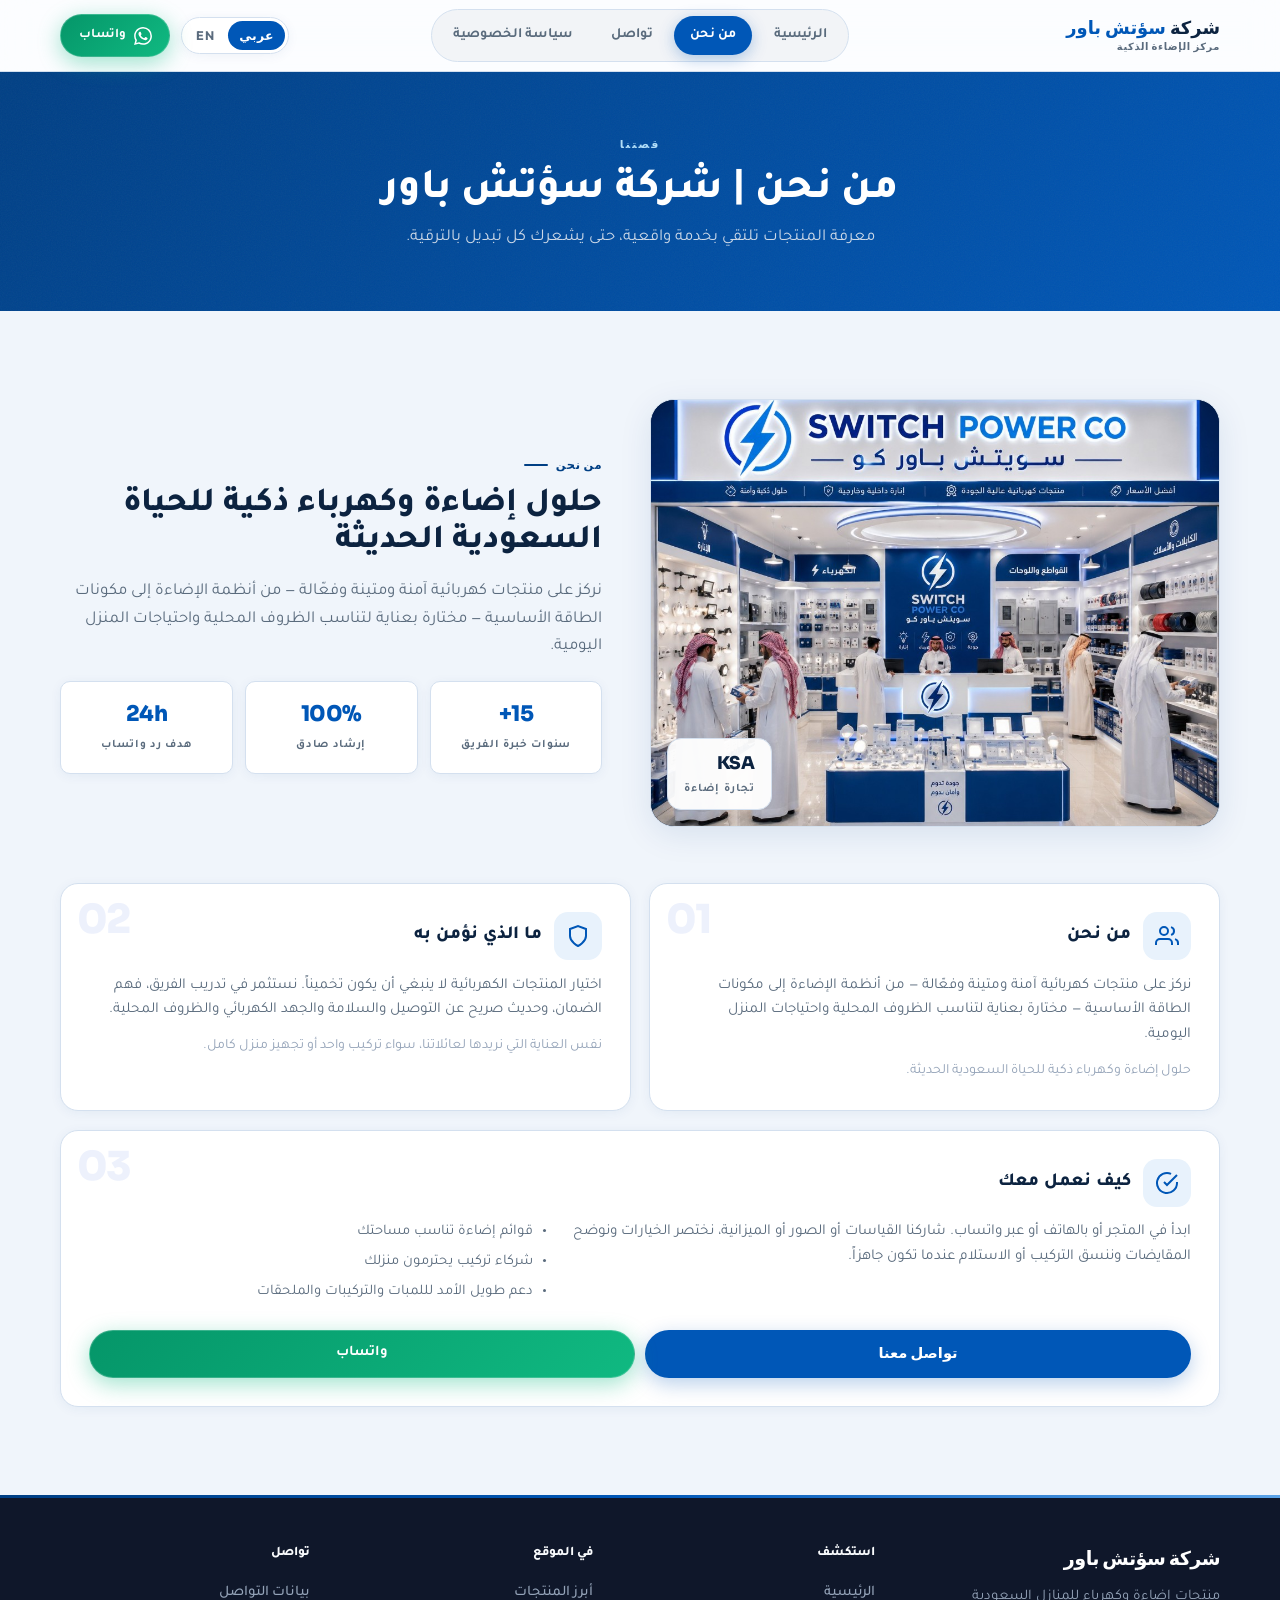
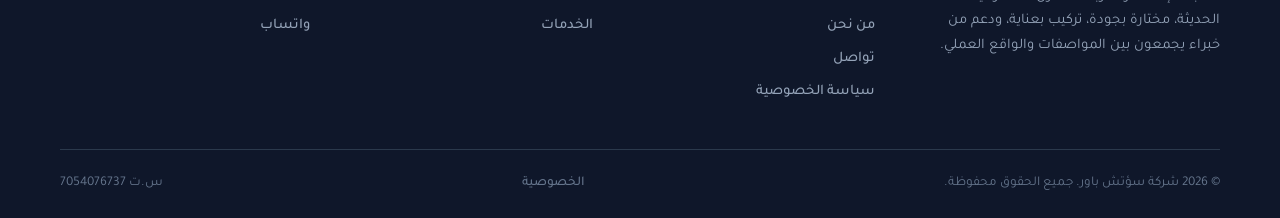
==== commit dc3aa632: "Add Arabic i18n, RTL support, and Saudi brand name شركة سؤتش باور" ====
--- a/about.html
+++ b/about.html
@@ -1,55 +1,72 @@
 <!DOCTYPE html>
-<html lang="en">
+<html lang="ar" dir="rtl">
 <head>
+  <script>(function(){var l=localStorage.getItem("sp-lang")||"ar";document.documentElement.lang=l;document.documentElement.dir=l==="ar"?"rtl":"ltr";})();</script>
   <meta charset="UTF-8" />
   <meta name="viewport" content="width=device-width, initial-scale=1.0" />
-  <meta name="description" content="Learn about Switch Power Co: our mission, team, and how we serve lighting and electrical customers in Saudi Arabia." />
-  <title>About Us | Switch Power Co</title>
+  <meta name="description" content="تعرف على شركة سؤتش باور: رسالتنا وفريقنا وكيف نخدم عملاء الإضاءة والكهرباء في المملكة العربية السعودية." />
+  <meta name="keywords" content="About Switch Power Co, Smart Light Center, lighting supplier Riyadh, electrical products Saudi Arabia" />
+  <meta name="robots" content="index, follow" />
+  <meta name="theme-color" content="#0057b7" />
+  <link rel="canonical" href="https://switchpowersa.com/about.html" />
+  <link rel="icon" href="assets/images/favicon.svg" type="image/svg+xml" />
+  <meta property="og:title" content="About Switch Power Co" />
+  <meta property="og:description" content="Smart lighting and electrical solutions for modern Saudi homes, businesses, and projects." />
+  <meta property="og:type" content="website" />
+  <meta property="og:url" content="https://switchpowersa.com/about.html" />
+  <meta property="og:site_name" content="شركة سؤتش باور" />
+  <meta property="og:image" content="https://switchpowersa.com/assets/images/shop.png" />
+  <meta name="twitter:card" content="summary_large_image" />
+  <title>من نحن | شركة سؤتش باور</title>
   <link rel="preconnect" href="https://fonts.googleapis.com" />
   <link rel="preconnect" href="https://fonts.gstatic.com" crossorigin />
-  <link href="https://fonts.googleapis.com/css2?family=Outfit:wght@400;500;600;700&family=Sora:wght@500;600;700;800&display=swap" rel="stylesheet" />
+  <link href="https://fonts.googleapis.com/css2?family=Outfit:wght@400;500;600;700&family=Sora:wght@500;600;700;800&family=Tajawal:wght@400;500;700;800&display=swap" rel="stylesheet" />
   <link rel="stylesheet" href="css/styles.css" />
 </head>
 <body>
   <header class="site-header">
     <div class="container header-inner">
-      <a class="logo" href="index.html">Switch <span>Power</span> Co<small>Smart Light Center</small></a>
-      <nav class="nav-desktop" aria-label="Main">
-        <a href="index.html">Home</a>
-        <a href="about.html">About</a>
-        <a href="contact.html">Contact</a>
-        <a href="privacy.html">Privacy Policy</a>
+      <a class="logo" href="index.html"><span class="logo__name" data-i18n-html="logo.nameHtml">شركة <span>سؤتش باور</span></span><small data-i18n="logo.tagline">مركز الإضاءة الذكية</small></a>
+      <nav class="nav-desktop" data-i18n-aria="nav.main" aria-label="القائمة الرئيسية">
+        <a href="index.html" data-i18n="nav.home">الرئيسية</a>
+        <a href="about.html" data-i18n="nav.about">من نحن</a>
+        <a href="contact.html" data-i18n="nav.contact">تواصل</a>
+        <a href="privacy.html" data-i18n="nav.privacy">سياسة الخصوصية</a>
       </nav>
-      <div class="header-spacer">
-        <a class="btn-whatsapp" href="#" data-whatsapp data-whatsapp-message="Hello Switch Power Co, I would like to get in touch.">
+      <div class="header-actions">
+        <div class="lang-switch" role="group" data-i18n-aria="lang.switch" aria-label="اللغة">
+          <button type="button" class="lang-switch__btn is-active" data-lang="ar" aria-pressed="true" data-i18n="lang.ar">عربي</button>
+          <button type="button" class="lang-switch__btn" data-lang="en" aria-pressed="false" data-i18n="lang.en">EN</button>
+        </div>
+        <a class="btn-whatsapp" href="#" data-whatsapp data-i18n-wa="home.waGeneral">
           <svg width="18" height="18" viewBox="0 0 24 24" fill="currentColor" aria-hidden="true"><path d="M17.472 14.382c-.297-.149-1.758-.867-2.03-.967-.273-.099-.471-.148-.67.15-.197.297-.767.966-.94 1.164-.173.199-.347.223-.644.075-.297-.15-1.255-.463-2.39-1.475-.883-.788-1.48-1.761-1.653-2.059-.173-.297-.018-.458.13-.606.134-.133.298-.347.446-.52.149-.174.198-.298.298-.497.099-.198.05-.371-.025-.52-.075-.149-.669-1.612-.916-2.207-.242-.579-.487-.5-.669-.51-.173-.008-.371-.01-.57-.01-.198 0-.52.074-.792.372-.272.297-1.04 1.016-1.04 2.479 0 1.462 1.065 2.875 1.213 3.074.149.198 2.096 3.2 5.077 4.487.709.306 1.262.489 1.694.625.712.227 1.36.195 1.871.118.571-.085 1.758-.719 2.006-1.413.248-.694.248-1.289.173-1.413-.074-.124-.272-.198-.57-.347m-5.421 7.403h-.004a9.87 9.87 0 01-5.031-1.378l-.361-.214-3.741.982.998-3.648-.235-.374a9.86 9.86 0 01-1.51-5.26c.001-5.45 4.436-9.884 9.888-9.884 2.64 0 5.117 1.03 6.988 2.898a9.825 9.825 0 012.893 6.994c-.003 5.45-4.435 9.884-9.885 9.884m8.413-18.297A11.815 11.815 0 0012.05 0C5.495 0 .16 5.335.157 11.892c0 2.096.547 4.142 1.588 5.945L.057 24l6.305-1.654a11.882 11.882 0 005.683 1.448h.005c6.554 0 11.89-5.335 11.893-11.893a11.821 11.821 0 00-3.48-8.413z"/></svg>
-          WhatsApp
+          <span data-i18n="whatsapp">واتساب</span>
         </a>
+        <button class="menu-toggle" type="button" data-i18n-aria="openMenu" aria-label="فتح القائمة" aria-expanded="false" aria-controls="mobile-nav">
+          <span></span>
+        </button>
       </div>
-      <button class="menu-toggle" type="button" aria-label="Open menu" aria-expanded="false" aria-controls="mobile-nav">
-        <span></span>
-      </button>
     </div>
   </header>
 
   <div class="nav-overlay" id="nav-overlay"></div>
-  <aside class="nav-sidebar" id="mobile-nav" aria-label="Mobile menu">
-    <a class="logo" href="index.html">Switch <span>Power</span> Co</a>
+  <aside class="nav-sidebar" id="mobile-nav" data-i18n-aria="nav.mobile" aria-label="القائمة">
+    <a class="logo" href="index.html"><span class="logo__name" data-i18n-html="logo.nameHtml">شركة <span>سؤتش باور</span></span></a>
     <nav>
-      <a href="index.html">Home</a>
-      <a href="about.html">About</a>
-      <a href="contact.html">Contact</a>
-      <a href="privacy.html">Privacy Policy</a>
+      <a href="index.html" data-i18n="nav.home">الرئيسية</a>
+      <a href="about.html" data-i18n="nav.about">من نحن</a>
+      <a href="contact.html" data-i18n="nav.contact">تواصل</a>
+      <a href="privacy.html" data-i18n="nav.privacy">سياسة الخصوصية</a>
     </nav>
-    <a class="btn-whatsapp" href="#" data-whatsapp>WhatsApp us</a>
+    <a class="btn-whatsapp" href="#" data-whatsapp><span data-i18n="whatsappUs">راسلنا على واتساب</span></a>
   </aside>
 
   <main>
     <div class="page-hero">
       <div class="container">
-        <span class="page-hero__eyebrow">Our story</span>
-        <h1>About Switch Power Co</h1>
-        <p>Product knowledge meets real-world service, so every switch you make feels like an upgrade.</p>
+        <span class="page-hero__eyebrow" data-i18n="about.eyebrow">قصتنا</span>
+        <h1 data-i18n="about.title">من نحن | شركة سؤتش باور</h1>
+        <p data-i18n="about.lead">معرفة المنتجات تلتقي بخدمة واقعية، حتى يشعرك كل تبديل بالترقية.</p>
       </div>
     </div>
 
@@ -60,17 +77,17 @@
             <img src="assets/images/shop.png" width="560" height="420" alt="Switch Power Co lighting showroom" loading="lazy" />
             <div class="about-page__intro-badge">
               <strong>KSA</strong>
-              <span>Lighting retail</span>
+              <span data-i18n="about.badgeRetail">تجارة إضاءة</span>
             </div>
           </div>
           <div class="about-page__intro-copy">
-            <span class="eyebrow eyebrow--dark">Who we are</span>
-            <h2 class="about-page__intro-title">Smart lighting and electrical solutions for modern Saudi living</h2>
-            <p>We focus on safe, durable, and efficient electrical products, from lighting systems to essential power components, carefully selected to suit local conditions and everyday household needs.</p>
+            <span class="eyebrow eyebrow--dark" data-i18n="about.whoEyebrow">من نحن</span>
+            <h2 class="about-page__intro-title" data-i18n="about.whoTitle">حلول إضاءة وكهرباء ذكية للحياة السعودية الحديثة</h2>
+            <p data-i18n="about.whoText">نركز على منتجات كهربائية آمنة ومتينة وفعّالة — من أنظمة الإضاءة إلى مكونات الطاقة الأساسية — مختارة بعناية لتناسب الظروف المحلية واحتياجات المنزل اليومية.</p>
             <div class="about-page__stats">
-              <div class="about-page__stat"><strong>15+</strong><span>yrs team experience</span></div>
-              <div class="about-page__stat"><strong>100%</strong><span>genuine guidance</span></div>
-              <div class="about-page__stat"><strong>24h</strong><span>WhatsApp target</span></div>
+              <div class="about-page__stat"><strong>15+</strong><span data-i18n="about.stat1">سنوات خبرة الفريق</span></div>
+              <div class="about-page__stat"><strong>100%</strong><span data-i18n="about.stat2">إرشاد صادق</span></div>
+              <div class="about-page__stat"><strong>24h</strong><span data-i18n="about.stat3">هدف رد واتساب</span></div>
             </div>
           </div>
         </div>
@@ -82,10 +99,10 @@
               <div class="about-card__icon" aria-hidden="true">
                 <svg width="24" height="24" viewBox="0 0 24 24" fill="none" stroke="currentColor" stroke-width="2"><path d="M17 21v-2a4 4 0 0 0-4-4H5a4 4 0 0 0-4 4v2"/><circle cx="9" cy="7" r="4"/><path d="M23 21v-2a4 4 0 0 0-3-3.87"/><path d="M16 3.13a4 4 0 0 1 0 7.75"/></svg>
               </div>
-              <h2>Who we are</h2>
+              <h2 data-i18n="about.card1Title">من نحن</h2>
             </div>
-            <p>We focus on safe, durable, and efficient electrical products, from lighting systems to essential power components, carefully selected to suit local conditions and everyday household needs.</p>
-            <p class="about-card__muted">Smart lighting and electrical solutions for modern Saudi living.</p>
+            <p data-i18n="about.card1Text">نركز على منتجات كهربائية آمنة ومتينة وفعّالة — من أنظمة الإضاءة إلى مكونات الطاقة الأساسية — مختارة بعناية لتناسب الظروف المحلية واحتياجات المنزل اليومية.</p>
+            <p class="about-card__muted" data-i18n="about.card1Muted">حلول إضاءة وكهرباء ذكية للحياة السعودية الحديثة.</p>
           </article>
 
           <article class="about-card">
@@ -94,10 +111,10 @@
               <div class="about-card__icon" aria-hidden="true">
                 <svg width="24" height="24" viewBox="0 0 24 24" fill="none" stroke="currentColor" stroke-width="2"><path d="M12 22s8-4 8-10V5l-8-3-8 3v7c0 6 8 10 8 10z"/></svg>
               </div>
-              <h2>What we stand for</h2>
+              <h2 data-i18n="about.card2Title">ما الذي نؤمن به</h2>
             </div>
-            <p>Choosing electrical products should not feel like guessing. We invest in staff training, warranty literacy, and honest talk about delivery, safety, voltage, and local conditions.</p>
-            <p class="about-card__muted">Same care we would want for our own families, whether one fitting or a full home fit-out.</p>
+            <p data-i18n="about.card2Text">اختيار المنتجات الكهربائية لا ينبغي أن يكون تخميناً. نستثمر في تدريب الفريق، فهم الضمان، وحديث صريح عن التوصيل والسلامة والجهد الكهربائي والظروف المحلية.</p>
+            <p class="about-card__muted" data-i18n="about.card2Muted">نفس العناية التي نريدها لعائلاتنا، سواء تركيب واحد أو تجهيز منزل كامل.</p>
           </article>
 
           <article class="about-card about-card--wide">
@@ -106,21 +123,21 @@
               <div class="about-card__icon" aria-hidden="true">
                 <svg width="24" height="24" viewBox="0 0 24 24" fill="none" stroke="currentColor" stroke-width="2"><path d="M22 11.08V12a10 10 0 1 1-5.93-9.14"/><path d="M22 4L12 14.01l-3-3"/></svg>
               </div>
-              <h2>How we work with you</h2>
+              <h2 data-i18n="about.card3Title">كيف نعمل معك</h2>
             </div>
             <div class="about-card__split">
               <div>
-                <p>Start in-store, by phone, or on WhatsApp. Share measurements, photos, or budget, we narrow options, explain trade-offs, and coordinate install or pickup when you are ready.</p>
+                <p data-i18n="about.card3Text">ابدأ في المتجر أو بالهاتف أو عبر واتساب. شاركنا القياسات أو الصور أو الميزانية، نختصر الخيارات ونوضح المقايضات وننسق التركيب أو الاستلام عندما تكون جاهزاً.</p>
               </div>
               <ul class="about-card__bullets">
-                <li>Lighting shortlists that match your space</li>
-                <li>Installation partners who respect your home</li>
-                <li>Long-term help with bulbs, fittings &amp; accessories</li>
+                <li data-i18n="about.card3b1">قوائم إضاءة تناسب مساحتك</li>
+                <li data-i18n="about.card3b2">شركاء تركيب يحترمون منزلك</li>
+                <li data-i18n="about.card3b3">دعم طويل الأمد لللمبات والتركيبات والملحقات</li>
               </ul>
             </div>
             <div class="about-card__actions">
-              <a class="btn-primary" href="contact.html">Contact us</a>
-              <a class="btn-whatsapp" href="#" data-whatsapp data-whatsapp-message="Hello, I read your About page and have a question.">WhatsApp</a>
+              <a class="btn-primary" href="contact.html" data-i18n="about.contactUs">تواصل معنا</a>
+              <a class="btn-whatsapp" href="#" data-whatsapp data-i18n-wa="about.waAbout"><span data-i18n="whatsapp">واتساب</span></a>
             </div>
           </article>
         </div>
@@ -131,41 +148,42 @@
   <footer class="site-footer">
     <div class="container footer-grid">
       <div>
-        <div class="footer-brand">Switch Power Co</div>
-        <p style="margin: 0; max-width: 280px;">Lighting &amp; electrical products for modern Saudi homes, curated for quality, installed with care, and supported by experts who speak both spec sheets and real-life practicality.</p>
+        <div class="footer-brand" data-i18n="logo.name">شركة سؤتش باور</div>
+        <p style="margin: 0; max-width: 280px;" data-i18n="footer.desc">منتجات إضاءة وكهرباء للمنازل السعودية الحديثة، مختارة بجودة، تركيب بعناية، ودعم من خبراء يجمعون بين المواصفات والواقع العملي.</p>
       </div>
       <div>
-        <h4>Explore</h4>
+        <h4 data-i18n="footer.explore">استكشف</h4>
         <ul>
-          <li><a href="index.html">Home</a></li>
-          <li><a href="about.html">About</a></li>
-          <li><a href="contact.html">Contact</a></li>
-          <li><a href="privacy.html">Privacy Policy</a></li>
+          <li><a href="index.html" data-i18n="nav.home">الرئيسية</a></li>
+          <li><a href="about.html" data-i18n="nav.about">من نحن</a></li>
+          <li><a href="contact.html" data-i18n="nav.contact">تواصل</a></li>
+          <li><a href="privacy.html" data-i18n="nav.privacy">سياسة الخصوصية</a></li>
         </ul>
       </div>
       <div>
-        <h4>On this site</h4>
+        <h4 data-i18n="footer.onSite">في الموقع</h4>
         <ul>
-          <li><a href="index.html#products">Top products</a></li>
-          <li><a href="index.html#services">Services</a></li>
+          <li><a href="index.html#products" data-i18n="about.footerProducts">أبرز المنتجات</a></li>
+          <li><a href="index.html#services" data-i18n="about.footerServices">الخدمات</a></li>
         </ul>
       </div>
       <div>
-        <h4>Contact</h4>
+        <h4 data-i18n="footer.contact">تواصل</h4>
         <ul>
-          <li><a href="contact.html">Contact details</a></li>
-          <li><a href="#" data-whatsapp>WhatsApp</a></li>
+          <li><a href="contact.html" data-i18n="footer.contactDetails">بيانات التواصل</a></li>
+          <li><a href="#" data-whatsapp><span data-i18n="whatsapp">واتساب</span></a></li>
         </ul>
       </div>
     </div>
     <div class="container footer-bottom">
-      <span>&copy; <span id="y"></span> Switch Power Co. All rights reserved.</span>
-      <span><a href="privacy.html" style="color: inherit;">Privacy</a></span>
-      <span>CR No. 7054076737</span>
+      <span>&copy; <span id="y"></span> <span data-i18n="footer.rights">شركة سؤتش باور. جميع الحقوق محفوظة.</span></span>
+      <span><a href="privacy.html" style="color: inherit;" data-i18n="footer.privacy">الخصوصية</a></span>
+      <span data-i18n="footer.cr">س.ت 7054076737</span>
     </div>
   </footer>
 
   <script>document.getElementById("y").textContent = new Date().getFullYear();</script>
+  <script src="js/i18n.js"></script>
   <script src="js/main.js"></script>
 </body>
 </html>
--- a/css/styles.css
+++ b/css/styles.css
@@ -147,8 +147,20 @@
   margin-top: 2px;
 }
 
-.logo span {
+.logo__name {
+  display: inline;
+}
+
+.logo__name span {
   color: var(--brand);
+}
+
+html[lang="ar"] .logo {
+  letter-spacing: 0;
+}
+
+html[lang="ar"] .logo small {
+  letter-spacing: 0.06em;
 }
 
 .logo:hover {
@@ -189,8 +201,12 @@
   box-shadow: 0 4px 16px rgba(0, 87, 183, 0.3);
 }
 
-.header-spacer {
+.header-actions {
   justify-self: end;
+  display: flex;
+  align-items: center;
+  gap: 0.65rem;
+  flex-shrink: 0;
 }
 
 .btn-whatsapp {
@@ -414,8 +430,17 @@
   }
 
   .nav-desktop,
-  .header-spacer .btn-whatsapp {
+  .header-actions .btn-whatsapp {
     display: none;
+  }
+
+  .header-actions {
+    gap: 0.45rem;
+  }
+
+  .lang-switch__btn {
+    padding: 0.35rem 0.55rem;
+    font-size: 0.72rem;
   }
 
   .menu-toggle {
@@ -429,6 +454,7 @@
     align-self: center;
     min-width: 0;
     margin: 0;
+    flex: 1;
   }
 
   .nav-overlay {
@@ -1116,6 +1142,7 @@
   mask-image: linear-gradient(90deg, transparent, #000 10%, #000 90%, transparent);
   -webkit-mask-image: linear-gradient(90deg, transparent, #000 10%, #000 90%, transparent);
   padding-bottom: 0.5rem;
+  direction: ltr;
 }
 
 .marquee-track {
@@ -1123,6 +1150,7 @@
   gap: 0.65rem;
   width: max-content;
   animation: marquee 44s linear infinite;
+  direction: ltr;
 }
 
 .marquee-track:hover {
@@ -2394,3 +2422,144 @@
     grid-template-columns: 1fr;
   }
 }
+
+/* Language switcher */
+.lang-switch {
+  display: inline-flex;
+  align-items: center;
+  gap: 0.15rem;
+  padding: 0.2rem;
+  border-radius: 999px;
+  border: 1px solid var(--line);
+  background: rgba(255, 255, 255, 0.92);
+  box-shadow: var(--shadow-soft);
+}
+
+.lang-switch__btn {
+  font-family: var(--font-body);
+  font-size: 0.78rem;
+  font-weight: 700;
+  letter-spacing: 0.02em;
+  padding: 0.42rem 0.72rem;
+  border: none;
+  border-radius: 999px;
+  background: transparent;
+  color: var(--muted);
+  cursor: pointer;
+  transition: background 0.2s var(--ease), color 0.2s var(--ease);
+}
+
+.lang-switch__btn.is-active {
+  background: var(--brand);
+  color: #fff;
+}
+
+.lang-switch__btn:hover:not(.is-active) {
+  color: var(--navy);
+}
+
+/* RTL / Arabic typography */
+html[lang="ar"] body,
+html[dir="rtl"] body {
+  font-family: "Tajawal", var(--font-body);
+}
+
+html[lang="ar"] .section-title,
+html[lang="ar"] h1,
+html[lang="ar"] h2,
+html[lang="ar"] h3,
+html[lang="ar"] h4,
+html[dir="rtl"] .section-title,
+html[dir="rtl"] h1,
+html[dir="rtl"] h2,
+html[dir="rtl"] h3,
+html[dir="rtl"] h4 {
+  font-family: "Tajawal", var(--font-display);
+  letter-spacing: 0;
+}
+
+html[dir="rtl"] .eyebrow {
+  letter-spacing: 0.06em;
+}
+
+html[dir="rtl"] .eyebrow::before {
+  order: 1;
+}
+
+html[dir="rtl"] .about-checklist li {
+  padding-left: 0;
+  padding-right: 1.75rem;
+}
+
+html[dir="rtl"] .about-checklist li::before {
+  left: auto;
+  right: 0;
+}
+
+html[dir="rtl"] .product-pill {
+  left: auto;
+  right: 0.75rem;
+}
+
+html[dir="rtl"] .spotlight-nav--prev {
+  left: auto;
+  right: 0.5rem;
+}
+
+html[dir="rtl"] .spotlight-nav--next {
+  right: auto;
+  left: 0.5rem;
+}
+
+html[dir="rtl"] .spotlight-nav--prev svg,
+html[dir="rtl"] .spotlight-nav--next svg {
+  transform: scaleX(-1);
+}
+
+html[dir="rtl"] .nav-sidebar {
+  right: auto;
+  left: 0;
+  transform: translateX(-100%);
+  border-left: none;
+  border-right: 1px solid var(--line);
+  box-shadow: 16px 0 60px rgba(3, 7, 18, 0.18);
+}
+
+html[dir="rtl"] .nav-sidebar.is-open {
+  transform: translateX(0);
+}
+
+html[dir="rtl"] .touch-map__pin {
+  left: auto;
+  right: 1rem;
+}
+
+html[dir="rtl"] .about-card__num {
+  right: auto;
+  left: 1rem;
+}
+
+html[dir="rtl"] .about-card__bullets,
+html[dir="rtl"] .touch-aside__list,
+html[dir="rtl"] .privacy-article ul {
+  padding-left: 0;
+  padding-right: 1.25rem;
+}
+
+html[dir="rtl"] .btn-whatsapp svg,
+html[dir="rtl"] .service-icon svg,
+html[dir="rtl"] .touch-tile__icon svg {
+  transform: none;
+}
+
+html[dir="rtl"] .touch-aside__secondary {
+  text-align: start;
+}
+
+html[dir="rtl"] .header-inner {
+  direction: rtl;
+}
+
+html[dir="ltr"] .header-inner {
+  direction: ltr;
+}
